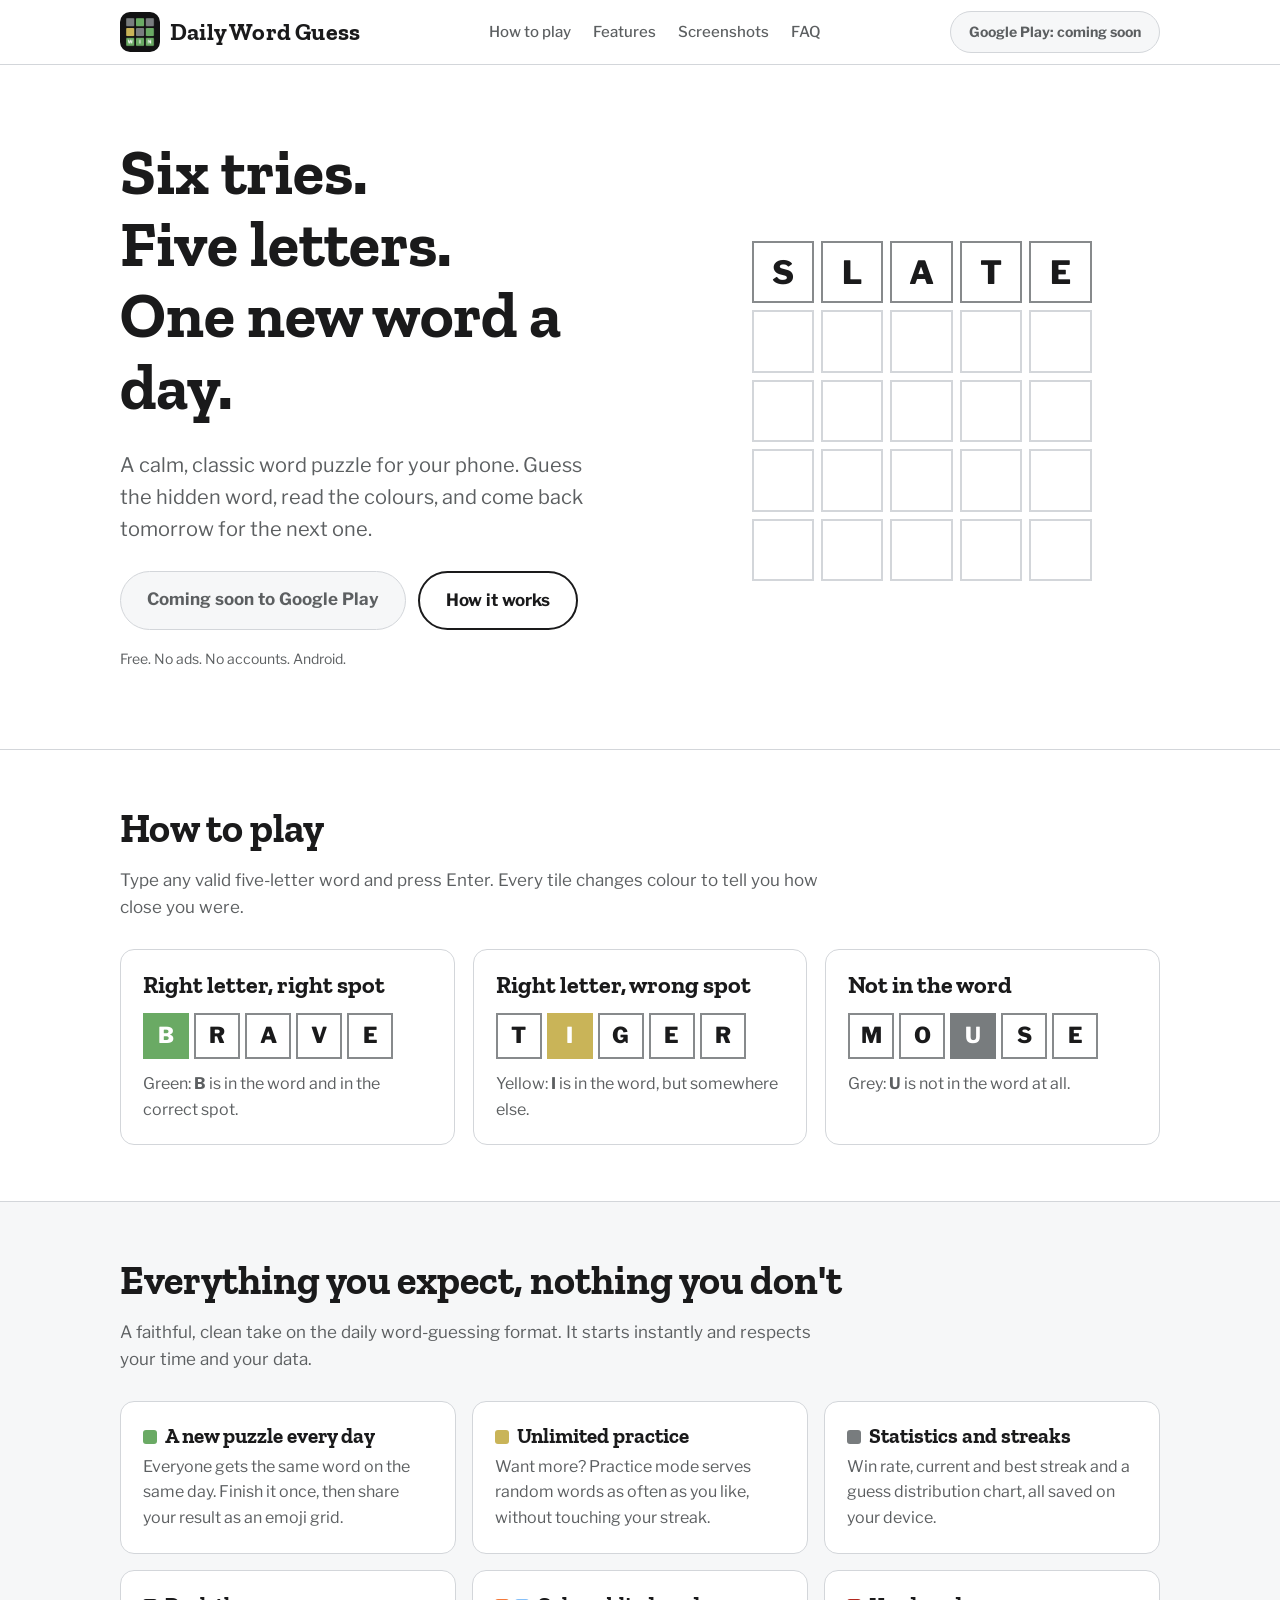
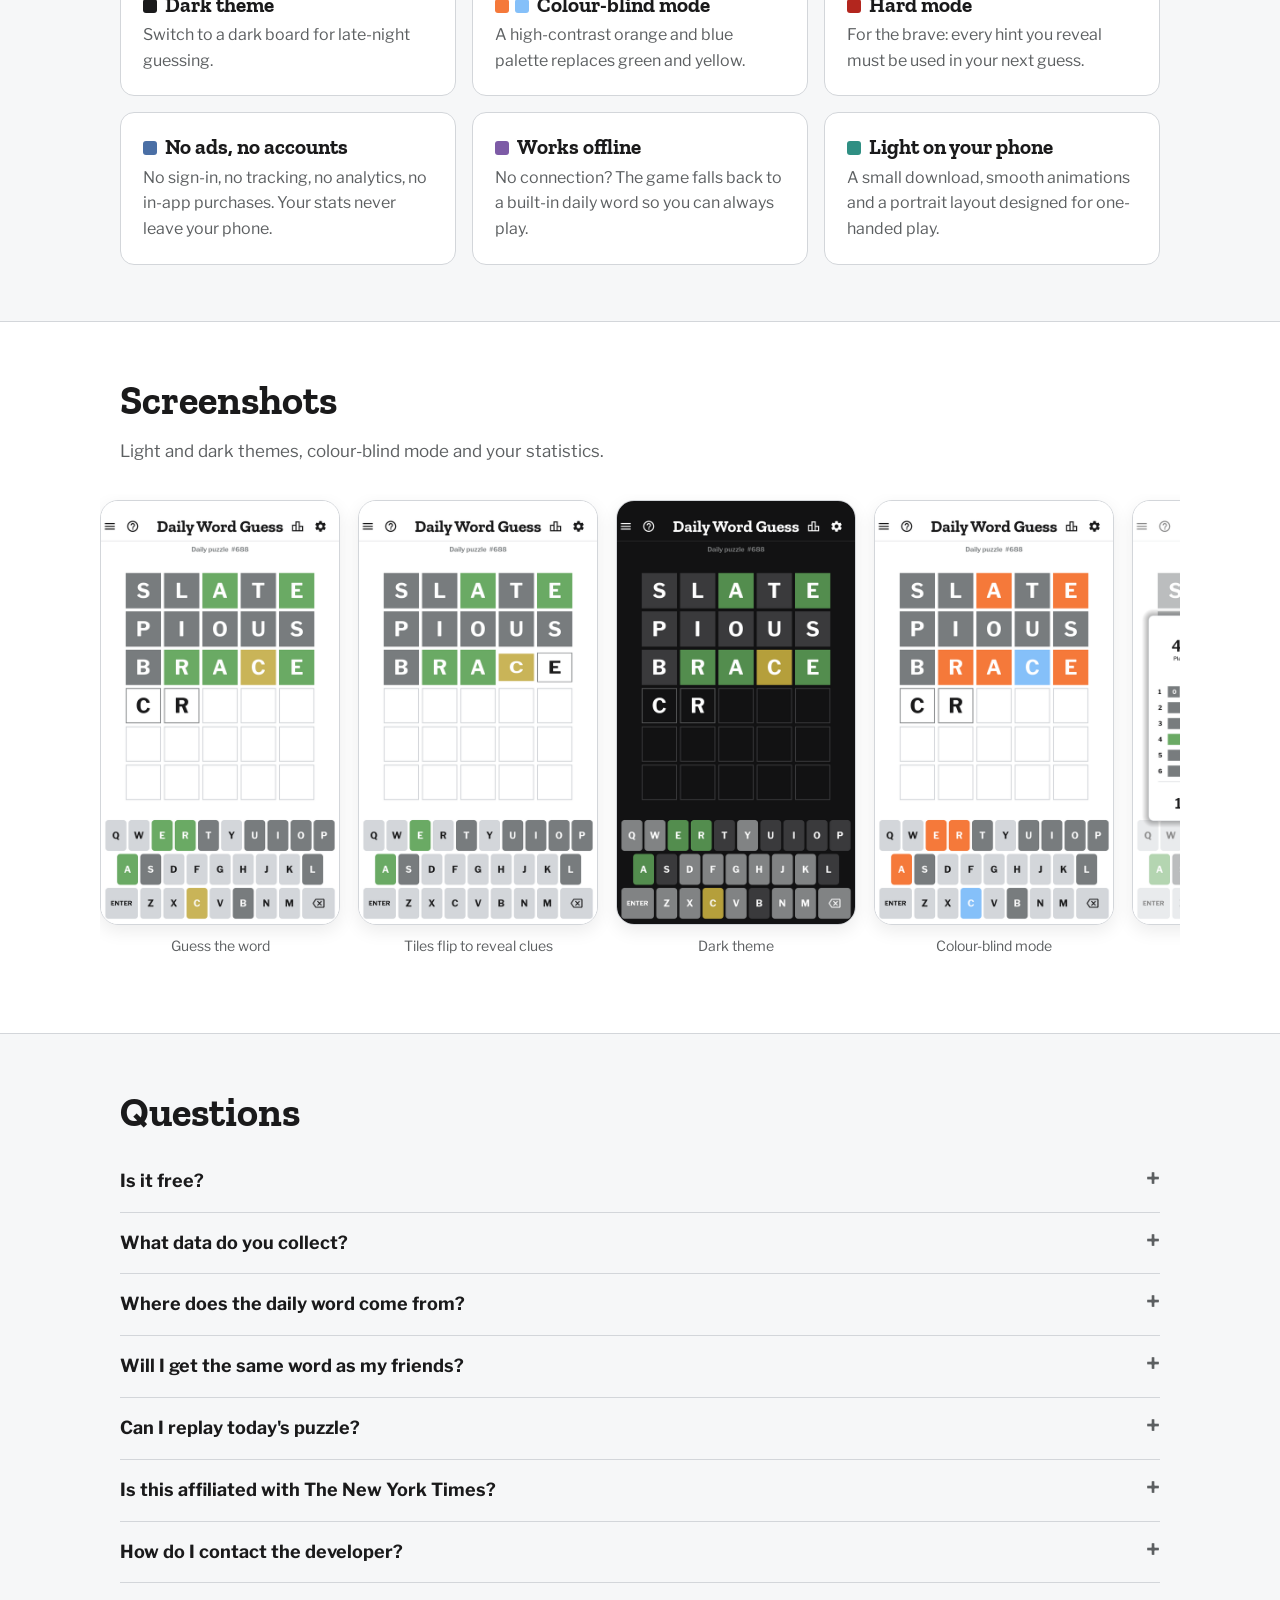
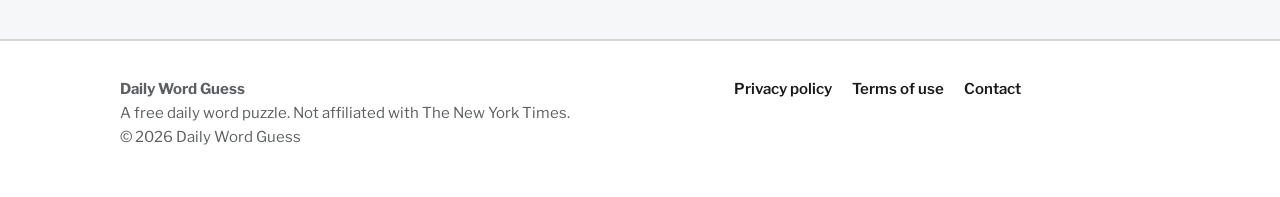
==== index.html @ 6bc9a317 "Daily Word Guess website" ====
<!doctype html>
<html lang="en">
<head>
<meta charset="utf-8">
<meta name="viewport" content="width=device-width, initial-scale=1">
<title>Daily Word Guess - A New 5-Letter Word Puzzle Every Day</title>
<meta name="description" content="Daily Word Guess is a free daily word puzzle for Android. Guess the five-letter word in six tries. One new puzzle every day, unlimited practice, dark mode, hard mode and a colour-blind mode. No ads, no accounts.">
<meta name="theme-color" content="#ffffff">
<link rel="icon" type="image/png" href="assets/img/favicon.png">
<link rel="apple-touch-icon" href="assets/img/apple-touch-icon.png">
<link rel="canonical" href="https://md-sharik.github.io/daily-word-guess/">
<meta property="og:type" content="website">
<meta property="og:title" content="Daily Word Guess - A New 5-Letter Word Puzzle Every Day">
<meta property="og:description" content="Six tries. Five letters. One new word every day. Free, no ads, no accounts.">
<meta property="og:image" content="https://md-sharik.github.io/daily-word-guess/assets/img/og.png">
<meta property="og:url" content="https://md-sharik.github.io/daily-word-guess/">
<meta name="twitter:card" content="summary_large_image">
<link rel="preload" href="assets/fonts/ZillaSlab-Bold.ttf" as="font" type="font/ttf" crossorigin>
<link rel="stylesheet" href="assets/css/style.css">
<script type="application/ld+json">
{
  "@context": "https://schema.org",
  "@type": "VideoGame",
  "name": "Daily Word Guess",
  "description": "A free daily five-letter word puzzle. Six tries to guess the word, with a new puzzle every day and unlimited practice rounds.",
  "genre": "Puzzle",
  "gamePlatform": "Android",
  "operatingSystem": "Android",
  "applicationCategory": "GameApplication",
  "image": "https://md-sharik.github.io/daily-word-guess/assets/img/icon-512.png",
  "url": "https://md-sharik.github.io/daily-word-guess/",
  "offers": { "@type": "Offer", "price": "0", "priceCurrency": "USD" }
}
</script>
</head>
<body>
<a class="skip" href="#main">Skip to content</a>

<header class="nav" id="top">
  <div class="wrap nav-in">
    <a class="brand" href="#top" aria-label="Daily Word Guess home">
      <img src="assets/img/icon-180.png" width="40" height="40" alt="">
      <span>Daily Word Guess</span>
    </a>
    <nav class="links" aria-label="Main">
      <a href="#how">How to play</a>
      <a href="#features">Features</a>
      <a href="#screens">Screenshots</a>
      <a href="#faq">FAQ</a>
    </nav>
    <span class="btn btn-sm btn-soon" aria-label="Coming soon to Google Play">Google Play: coming soon</span>
  </div>
</header>

<main id="main">

<section class="hero">
  <div class="wrap hero-in">
    <div>
      <h1>Six tries.<br>Five letters.<br>One new word a day.</h1>
      <p class="lead">A calm, classic word puzzle for your phone. Guess the hidden word, read the colours, and come back tomorrow for the next one.</p>
      <div class="cta">
        <span class="btn btn-soon" aria-label="Coming soon to Google Play">Coming soon to Google Play</span>
        <a class="btn btn-ghost" href="#how">How it works</a>
      </div>
      <p class="fine">Free. No ads. No accounts. Android.</p>
    </div>
    <div id="board" class="board" role="img" aria-label="Animated example of a five-letter word being guessed in four tries"></div>
  </div>
</section>

<section id="how">
  <div class="wrap">
    <h2>How to play</h2>
    <p class="sub">Type any valid five-letter word and press Enter. Every tile changes colour to tell you how close you were.</p>
    <div class="steps">
      <div class="card">
        <h3>Right letter, right spot</h3>
        <div class="row" aria-hidden="true"><span class="t g">B</span><span class="t f">R</span><span class="t f">A</span><span class="t f">V</span><span class="t f">E</span></div>
        <p>Green: <strong>B</strong> is in the word and in the correct spot.</p>
      </div>
      <div class="card">
        <h3>Right letter, wrong spot</h3>
        <div class="row" aria-hidden="true"><span class="t f">T</span><span class="t y">I</span><span class="t f">G</span><span class="t f">E</span><span class="t f">R</span></div>
        <p>Yellow: <strong>I</strong> is in the word, but somewhere else.</p>
      </div>
      <div class="card">
        <h3>Not in the word</h3>
        <div class="row" aria-hidden="true"><span class="t f">M</span><span class="t f">O</span><span class="t x">U</span><span class="t f">S</span><span class="t f">E</span></div>
        <p>Grey: <strong>U</strong> is not in the word at all.</p>
      </div>
    </div>
  </div>
</section>

<section id="features" class="alt">
  <div class="wrap">
    <h2>Everything you expect, nothing you don't</h2>
    <p class="sub">A faithful, clean take on the daily word-guessing format. It starts instantly and respects your time and your data.</p>
    <div class="feat">
      <div class="card"><h3><span class="dot" style="background:var(--green)"></span>A new puzzle every day</h3><p>Everyone gets the same word on the same day. Finish it once, then share your result as an emoji grid.</p></div>
      <div class="card"><h3><span class="dot" style="background:var(--yellow)"></span>Unlimited practice</h3><p>Want more? Practice mode serves random words as often as you like, without touching your streak.</p></div>
      <div class="card"><h3><span class="dot" style="background:var(--gray)"></span>Statistics and streaks</h3><p>Win rate, current and best streak and a guess distribution chart, all saved on your device.</p></div>
      <div class="card"><h3><span class="dot" style="background:var(--text)"></span>Dark theme</h3><p>Switch to a dark board for late-night guessing.</p></div>
      <div class="card"><h3><span class="dot" style="background:#f5793a"></span><span class="dot" style="background:#85c0f9;margin-left:-2px"></span>Colour-blind mode</h3><p>A high-contrast orange and blue palette replaces green and yellow.</p></div>
      <div class="card"><h3><span class="dot" style="background:#b3261e"></span>Hard mode</h3><p>For the brave: every hint you reveal must be used in your next guess.</p></div>
      <div class="card"><h3><span class="dot" style="background:#4a6fa5"></span>No ads, no accounts</h3><p>No sign-in, no tracking, no analytics, no in-app purchases. Your stats never leave your phone.</p></div>
      <div class="card"><h3><span class="dot" style="background:#7d5ba6"></span>Works offline</h3><p>No connection? The game falls back to a built-in daily word so you can always play.</p></div>
      <div class="card"><h3><span class="dot" style="background:#2f8f83"></span>Light on your phone</h3><p>A small download, smooth animations and a portrait layout designed for one-handed play.</p></div>
    </div>
  </div>
</section>

<section id="screens">
  <div class="wrap">
    <h2>Screenshots</h2>
    <p class="sub">Light and dark themes, colour-blind mode and your statistics.</p>
    <div class="shots">
      <figure><img src="assets/img/app1.png" width="540" height="960" loading="lazy" alt="A game in progress with three guesses on the board"><figcaption>Guess the word</figcaption></figure>
      <figure><img src="assets/img/app2.png" width="540" height="960" loading="lazy" alt="Tiles flipping to reveal clues"><figcaption>Tiles flip to reveal clues</figcaption></figure>
      <figure><img src="assets/img/app3.png" width="540" height="960" loading="lazy" alt="The dark theme"><figcaption>Dark theme</figcaption></figure>
      <figure><img src="assets/img/app4.png" width="540" height="960" loading="lazy" alt="High-contrast colour-blind mode with orange and blue tiles"><figcaption>Colour-blind mode</figcaption></figure>
      <figure><img src="assets/img/app5.png" width="540" height="960" loading="lazy" alt="The statistics dialog with a guess distribution chart"><figcaption>Statistics</figcaption></figure>
      <figure><img src="assets/img/app6.png" width="540" height="960" loading="lazy" alt="Practice mode in dark theme"><figcaption>Practice mode</figcaption></figure>
    </div>
  </div>
</section>

<section id="faq" class="alt">
  <div class="wrap">
    <h2>Questions</h2>
    <details><summary>Is it free?</summary><p>Yes. There are no ads, no in-app purchases and no subscriptions.</p></details>
    <details><summary>What data do you collect?</summary><p>None. There are no accounts and no analytics. Your settings and statistics are stored only on your device. Read the full <a href="privacy.html">privacy policy</a>.</p></details>
    <details><summary>Where does the daily word come from?</summary><p>The app asks a third-party word service for today's word, once per day. Like any web request, that service can see your IP address. If it can't be reached, the app uses a built-in word for that date instead, so you can always play. The <a href="privacy.html">privacy policy</a> explains this in detail.</p></details>
    <details><summary>Will I get the same word as my friends?</summary><p>Usually yes, when the daily word can be fetched. When you are offline, the built-in word for the day is used, and it may differ from the one your friends get online.</p></details>
    <details><summary>Can I replay today's puzzle?</summary><p>No. Once you finish the daily puzzle, it is locked until tomorrow, but practice mode is always available.</p></details>
    <details><summary>Is this affiliated with The New York Times?</summary><p>No. Daily Word Guess is an independent game and is not affiliated with, endorsed by or sponsored by The New York Times Company or any other word-game publisher.</p></details>
    <details><summary>How do I contact the developer?</summary><p>Email <a href="mailto:YOUR-EMAIL@example.com">YOUR-EMAIL@example.com</a>.</p></details>
  </div>
</section>

</main>

<footer>
  <div class="wrap foot">
    <div>
      <strong>Daily Word Guess</strong><br>
      A free daily word puzzle. Not affiliated with The New York Times.<br>
      &copy; <span id="yr">2026</span> Daily Word Guess
    </div>
    <nav aria-label="Legal">
      <a href="privacy.html">Privacy policy</a>
      <a href="terms.html">Terms of use</a>
      <a href="mailto:YOUR-EMAIL@example.com">Contact</a>
    </nav>
  </div>
</footer>
<script>document.getElementById("yr").textContent = new Date().getFullYear();</script>
<script src="assets/js/main.js" defer></script>
</body>
</html>
---- assets/css/style.css ----
/* Daily Word Guess - landing page. Classic white look. Fonts: Zilla Slab + Libre Franklin (SIL OFL 1.1) */
@font-face { font-family: "Zilla Slab"; src: url("../fonts/ZillaSlab-Bold.ttf") format("truetype"); font-weight: 700; font-display: swap; }
@font-face { font-family: "Libre Franklin"; src: url("../fonts/LibreFranklin.ttf") format("truetype"); font-weight: 100 900; font-display: swap; }

:root {
  --bg: #ffffff; --text: #1a1a1b; --muted: #5c5f61; --line: #d3d6da; --soft: #f6f7f8;
  --green: #6aaa64; --yellow: #c9b458; --gray: #787c7e;
  --slab: "Zilla Slab", Georgia, "Times New Roman", serif;
  --sans: "Libre Franklin", system-ui, -apple-system, "Segoe UI", Roboto, Arial, sans-serif;
}
*, *::before, *::after { box-sizing: border-box; }
html { scroll-behavior: smooth; -webkit-text-size-adjust: 100%; }
body { margin: 0; background: var(--bg); color: var(--text); font-family: var(--sans); line-height: 1.6; font-size: 17px; }
img { max-width: 100%; height: auto; display: block; }
a { color: inherit; }
.wrap { width: 100%; max-width: 1080px; margin: 0 auto; padding: 0 20px; }
.skip { position: absolute; left: -999px; top: 0; background: #000; color: #fff; padding: 8px 14px; z-index: 50; }
.skip:focus { left: 8px; top: 8px; }

/* header */
.nav { position: sticky; top: 0; z-index: 20; background: rgba(255,255,255,.94); backdrop-filter: blur(8px); border-bottom: 1px solid var(--line); }
.nav-in { display: flex; align-items: center; justify-content: space-between; gap: 16px; min-height: 64px; }
.brand { display: flex; align-items: center; gap: 10px; text-decoration: none; font-family: var(--slab); font-weight: 700; font-size: 24px; letter-spacing: .2px; }
.brand { white-space: nowrap; }
.brand img { border-radius: 10px; }
.nav .btn-soon { display: none; }
@media (min-width: 560px) { .nav .btn-soon { display: inline-block; } }
.links { display: none; gap: 22px; font-weight: 500; font-size: 15px; }
.links a { text-decoration: none; color: var(--muted); }
.links a:hover { color: var(--text); }
@media (min-width: 760px) { .links { display: flex; } }

.btn { display: inline-block; background: var(--text); color: #fff; text-decoration: none; font-weight: 700; padding: 14px 26px; border-radius: 999px; border: 0; font-size: 17px; cursor: pointer; }
.btn:hover { background: #000; }
.btn-sm { padding: 9px 18px; font-size: 14px; }
.btn-soon { background: var(--soft); color: var(--muted); border: 1px solid var(--line); cursor: default; }
.btn-soon:hover { background: var(--soft); }
.btn-ghost { background: #fff; color: var(--text); border: 2px solid var(--text); }
.btn-ghost:hover { background: var(--soft); }

/* hero */
.hero { padding: 48px 0 40px; border-bottom: 1px solid var(--line); }
.hero-in { display: grid; gap: 36px; align-items: center; }
@media (min-width: 860px) { .hero-in { grid-template-columns: 1.05fr .95fr; } .hero { padding: 72px 0 64px; } }
h1, h2, h3 { font-family: var(--slab); line-height: 1.12; margin: 0 0 .4em; font-weight: 700; }
h1 { font-size: clamp(40px, 7.4vw, 64px); text-wrap: balance; }
h2 { font-size: clamp(30px, 4.6vw, 40px); }
h3 { font-size: 24px; }
.lead { font-size: 20px; color: var(--muted); max-width: 34ch; margin: 0 0 26px; }
.cta { display: flex; flex-wrap: wrap; gap: 12px; }
.fine { font-size: 14px; color: var(--muted); margin-top: 18px; }

/* tiles */
.board { display: grid; grid-template-columns: repeat(5, 1fr); gap: 7px; width: min(100%, 340px); margin: 0 auto; }
.board .t, .row .t { aspect-ratio: 1; display: grid; place-items: center; font-weight: 800; font-size: clamp(22px, 6vw, 32px); text-transform: uppercase; border: 2px solid var(--line); color: var(--text); background: #fff; user-select: none; }
.t.f { border-color: #878a8c; }
.t.g { background: var(--green); border-color: var(--green); color: #fff; }
.t.y { background: var(--yellow); border-color: var(--yellow); color: #fff; }
.t.x { background: var(--gray); border-color: var(--gray); color: #fff; }
.t.flip { transform: scaleY(0); }
.t.anim { transition: transform .25s ease; }
.t.pop { animation: pop .12s ease; }
@keyframes pop { 50% { transform: scale(1.12); } }

section { padding: 56px 0; scroll-margin-top: 64px; }
.alt { background: var(--soft); border-top: 1px solid var(--line); border-bottom: 1px solid var(--line); }
.sub { color: var(--muted); max-width: 60ch; margin: 0 0 28px; }

/* how */
.steps { display: grid; gap: 18px; }
@media (min-width: 760px) { .steps { grid-template-columns: repeat(3, 1fr); } }
.card { background: #fff; border: 1px solid var(--line); border-radius: 14px; padding: 22px; }
.row { display: flex; gap: 5px; margin: 14px 0 12px; }
.row .t { width: 46px; font-size: 22px; flex: none; }
.card p { margin: 0; color: var(--muted); font-size: 16px; }

/* features */
.feat { display: grid; gap: 16px; }
@media (min-width: 640px) { .feat { grid-template-columns: repeat(2, 1fr); } }
@media (min-width: 960px) { .feat { grid-template-columns: repeat(3, 1fr); } }
.feat .card h3 { font-size: 21px; margin-bottom: 6px; }
.dot { display: inline-block; width: 14px; height: 14px; border-radius: 3px; margin-right: 8px; vertical-align: -1px; }

/* screens */
.shots { display: flex; gap: 18px; overflow-x: auto; padding: 6px 20px 20px; margin: 0 -20px; scroll-snap-type: x mandatory; }
.shots figure { margin: 0; flex: 0 0 220px; scroll-snap-align: start; }
.shots img { border-radius: 18px; border: 1px solid var(--line); box-shadow: 0 6px 18px rgba(0,0,0,.08); }
.shots figcaption { font-size: 14px; color: var(--muted); margin-top: 10px; text-align: center; }
@media (min-width: 900px) { .shots figure { flex-basis: 240px; } }

/* faq */
details { border-bottom: 1px solid var(--line); padding: 16px 0; }
summary { cursor: pointer; font-weight: 700; font-size: 18px; list-style: none; display: flex; justify-content: space-between; gap: 12px; }
summary::-webkit-details-marker { display: none; }
summary::after { content: "+"; font-size: 24px; line-height: 1; color: var(--muted); }
details[open] summary::after { content: "\2212"; }
details p { margin: 10px 0 0; color: var(--muted); }

/* footer */
footer { border-top: 1px solid var(--line); padding: 36px 0 48px; font-size: 15px; color: var(--muted); }
.foot { display: grid; gap: 18px; }
@media (min-width: 760px) { .foot { grid-template-columns: 1.4fr 1fr; } }
.foot nav { display: flex; gap: 20px; flex-wrap: wrap; }
.foot a { text-decoration: none; font-weight: 600; color: var(--text); }
.foot a:hover { text-decoration: underline; }

/* legal pages */
.doc { padding: 40px 0 72px; max-width: 760px; }
.doc h1 { font-size: clamp(34px, 6vw, 48px); }
.doc h2 { font-size: 26px; margin-top: 1.8em; }
.doc p, .doc li { color: #2b2c2e; }
.doc li { margin: 4px 0; }
.doc .meta { color: var(--muted); font-size: 15px; }
.doc .box { background: var(--soft); border: 1px solid var(--line); border-radius: 12px; padding: 16px 20px; margin: 22px 0; }
.doc table { border-collapse: collapse; width: 100%; font-size: 15px; }
.doc th, .doc td { border: 1px solid var(--line); padding: 8px 10px; text-align: left; vertical-align: top; }
.doc th { background: var(--soft); }
@media (max-width: 560px) { .doc table, .doc thead, .doc tbody, .doc tr, .doc th, .doc td { display: block; } .doc thead { display: none; } .doc td { border-top: 0; } .doc tr { border: 1px solid var(--line); margin-bottom: 10px; border-radius: 8px; overflow: hidden; } .doc td:first-child { background: var(--soft); font-weight: 700; } }

@media (prefers-reduced-motion: reduce) { html { scroll-behavior: auto; } .t.anim { transition: none; } .t.pop { animation: none; } }
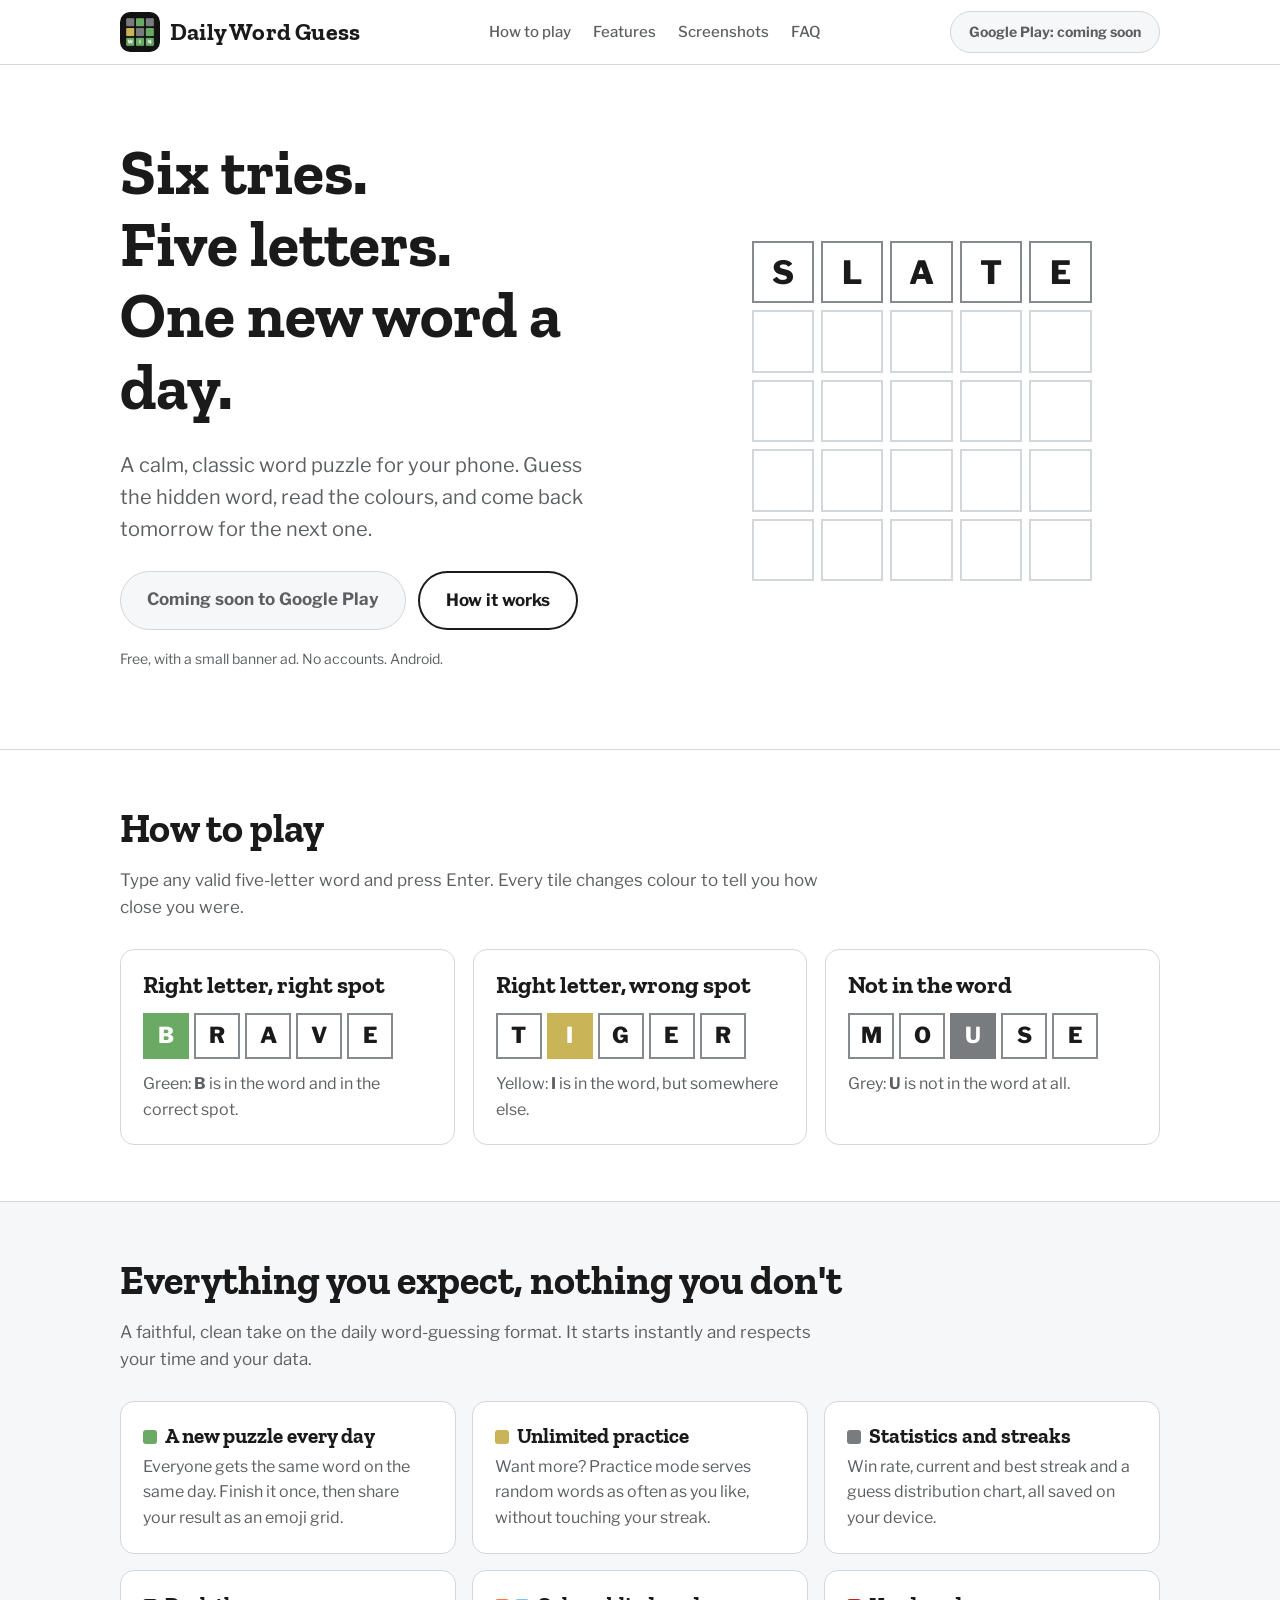
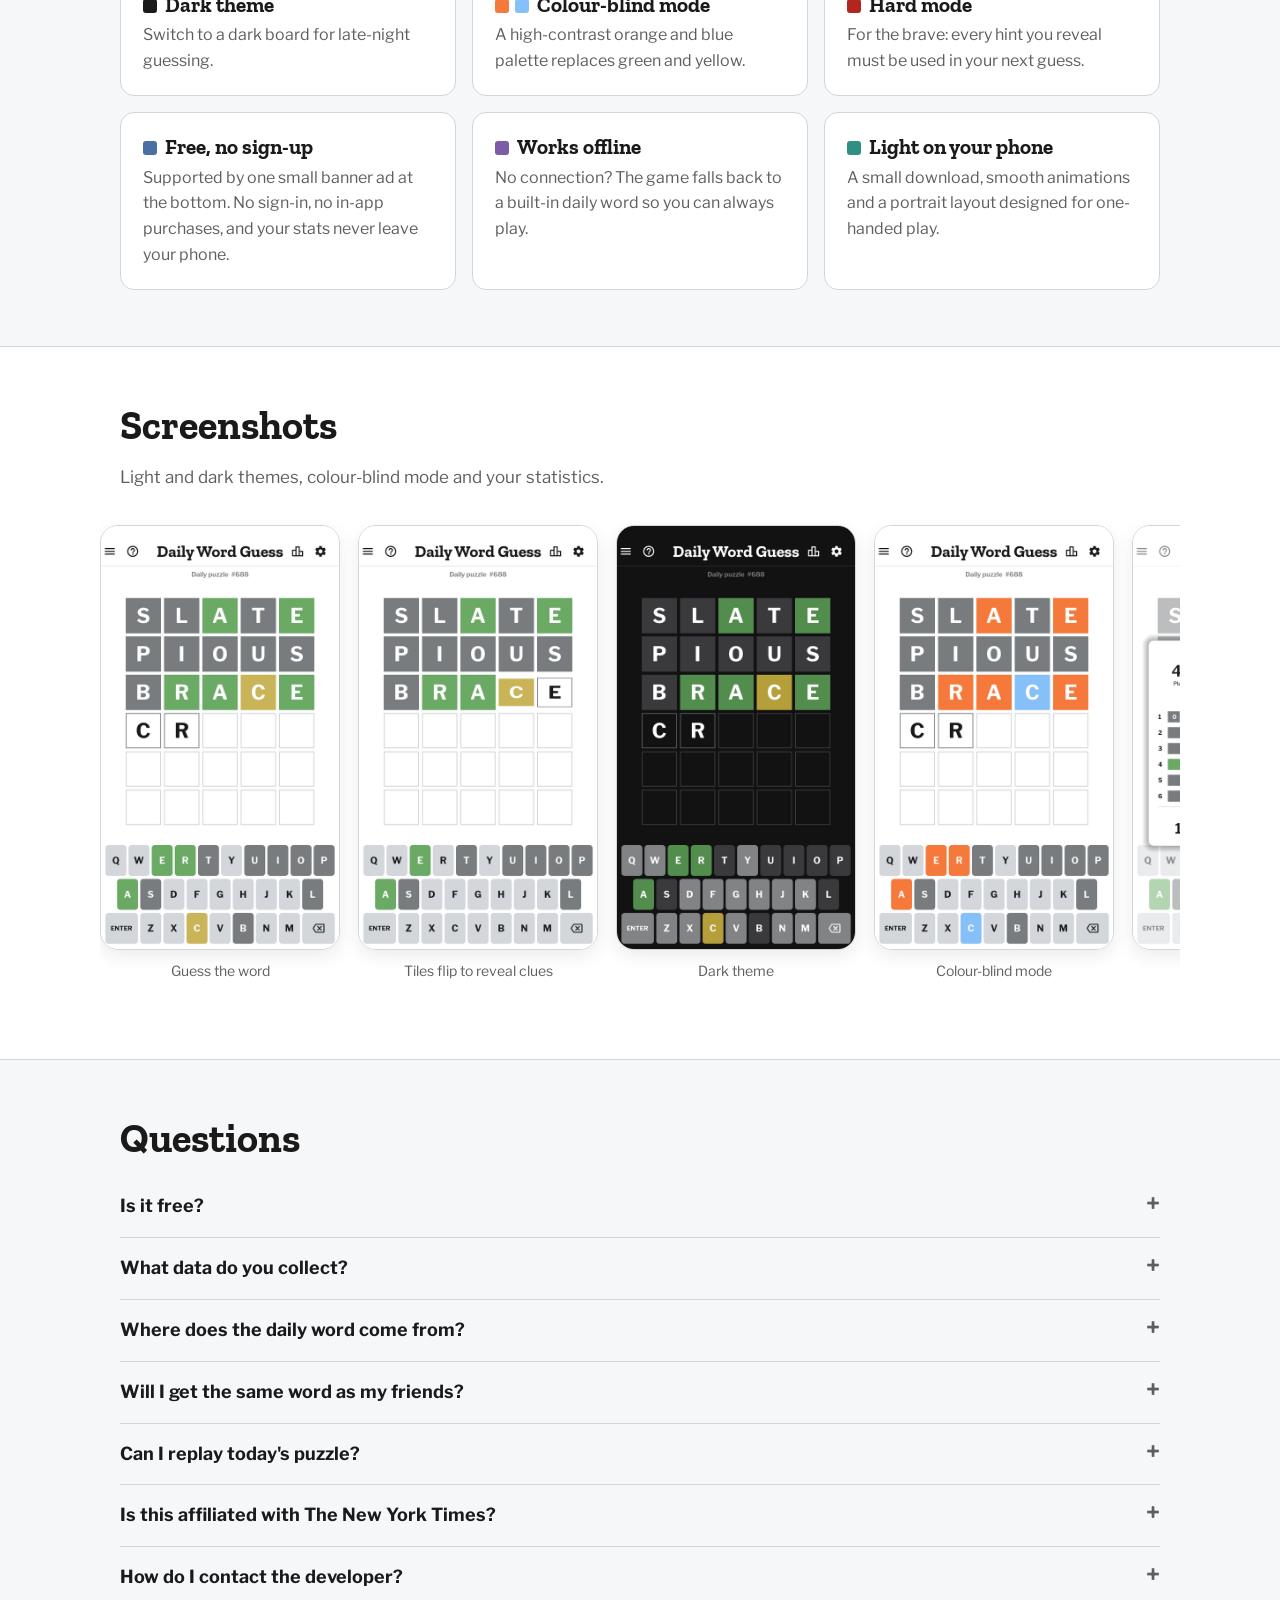
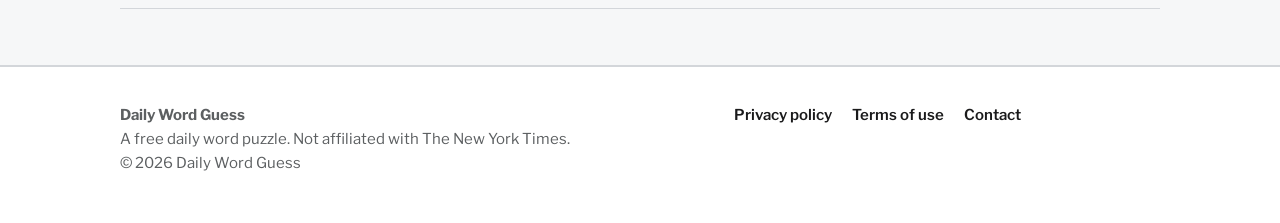
==== commit f0be9b81: "Document banner ads (AdMob) in privacy policy, terms and landing page" ====
--- a/index.html
+++ b/index.html
@@ -4,14 +4,14 @@
 <meta charset="utf-8">
 <meta name="viewport" content="width=device-width, initial-scale=1">
 <title>Daily Word Guess - A New 5-Letter Word Puzzle Every Day</title>
-<meta name="description" content="Daily Word Guess is a free daily word puzzle for Android. Guess the five-letter word in six tries. One new puzzle every day, unlimited practice, dark mode, hard mode and a colour-blind mode. No ads, no accounts.">
+<meta name="description" content="Daily Word Guess is a free daily word puzzle for Android. Guess the five-letter word in six tries. One new puzzle every day, unlimited practice, dark mode, hard mode and a colour-blind mode. Free, with a small banner ad. No accounts.">
 <meta name="theme-color" content="#ffffff">
 <link rel="icon" type="image/png" href="assets/img/favicon.png">
 <link rel="apple-touch-icon" href="assets/img/apple-touch-icon.png">
 <link rel="canonical" href="https://md-sharik.github.io/daily-word-guess/">
 <meta property="og:type" content="website">
 <meta property="og:title" content="Daily Word Guess - A New 5-Letter Word Puzzle Every Day">
-<meta property="og:description" content="Six tries. Five letters. One new word every day. Free, no ads, no accounts.">
+<meta property="og:description" content="Six tries. Five letters. One new word every day. Free, with a small banner ad. No accounts.">
 <meta property="og:image" content="https://md-sharik.github.io/daily-word-guess/assets/img/og.png">
 <meta property="og:url" content="https://md-sharik.github.io/daily-word-guess/">
 <meta name="twitter:card" content="summary_large_image">
@@ -63,7 +63,7 @@
         <span class="btn btn-soon" aria-label="Coming soon to Google Play">Coming soon to Google Play</span>
         <a class="btn btn-ghost" href="#how">How it works</a>
       </div>
-      <p class="fine">Free. No ads. No accounts. Android.</p>
+      <p class="fine">Free, with a small banner ad. No accounts. Android.</p>
     </div>
     <div id="board" class="board" role="img" aria-label="Animated example of a five-letter word being guessed in four tries"></div>
   </div>
@@ -104,7 +104,7 @@
       <div class="card"><h3><span class="dot" style="background:var(--text)"></span>Dark theme</h3><p>Switch to a dark board for late-night guessing.</p></div>
       <div class="card"><h3><span class="dot" style="background:#f5793a"></span><span class="dot" style="background:#85c0f9;margin-left:-2px"></span>Colour-blind mode</h3><p>A high-contrast orange and blue palette replaces green and yellow.</p></div>
       <div class="card"><h3><span class="dot" style="background:#b3261e"></span>Hard mode</h3><p>For the brave: every hint you reveal must be used in your next guess.</p></div>
-      <div class="card"><h3><span class="dot" style="background:#4a6fa5"></span>No ads, no accounts</h3><p>No sign-in, no tracking, no analytics, no in-app purchases. Your stats never leave your phone.</p></div>
+      <div class="card"><h3><span class="dot" style="background:#4a6fa5"></span>Free, no sign-up</h3><p>Supported by one small banner ad at the bottom. No sign-in, no in-app purchases, and your stats never leave your phone.</p></div>
       <div class="card"><h3><span class="dot" style="background:#7d5ba6"></span>Works offline</h3><p>No connection? The game falls back to a built-in daily word so you can always play.</p></div>
       <div class="card"><h3><span class="dot" style="background:#2f8f83"></span>Light on your phone</h3><p>A small download, smooth animations and a portrait layout designed for one-handed play.</p></div>
     </div>
@@ -129,8 +129,8 @@
 <section id="faq" class="alt">
   <div class="wrap">
     <h2>Questions</h2>
-    <details><summary>Is it free?</summary><p>Yes. There are no ads, no in-app purchases and no subscriptions.</p></details>
-    <details><summary>What data do you collect?</summary><p>None. There are no accounts and no analytics. Your settings and statistics are stored only on your device. Read the full <a href="privacy.html">privacy policy</a>.</p></details>
+    <details><summary>Is it free?</summary><p>Yes. The game is supported by a single small banner ad at the bottom of the screen. There are no in-app purchases, no subscriptions and no full-screen ads.</p></details>
+    <details><summary>What data do you collect?</summary><p>We collect nothing ourselves: there are no accounts and no analytics, and your settings and statistics are stored only on your device. The banner ad is served by Google AdMob, which may use device identifiers and approximate location as explained in the privacy policy. Read the full <a href="privacy.html">privacy policy</a>.</p></details>
     <details><summary>Where does the daily word come from?</summary><p>The app asks a third-party word service for today's word, once per day. Like any web request, that service can see your IP address. If it can't be reached, the app uses a built-in word for that date instead, so you can always play. The <a href="privacy.html">privacy policy</a> explains this in detail.</p></details>
     <details><summary>Will I get the same word as my friends?</summary><p>Usually yes, when the daily word can be fetched. When you are offline, the built-in word for the day is used, and it may differ from the one your friends get online.</p></details>
     <details><summary>Can I replay today's puzzle?</summary><p>No. Once you finish the daily puzzle, it is locked until tomorrow, but practice mode is always available.</p></details>
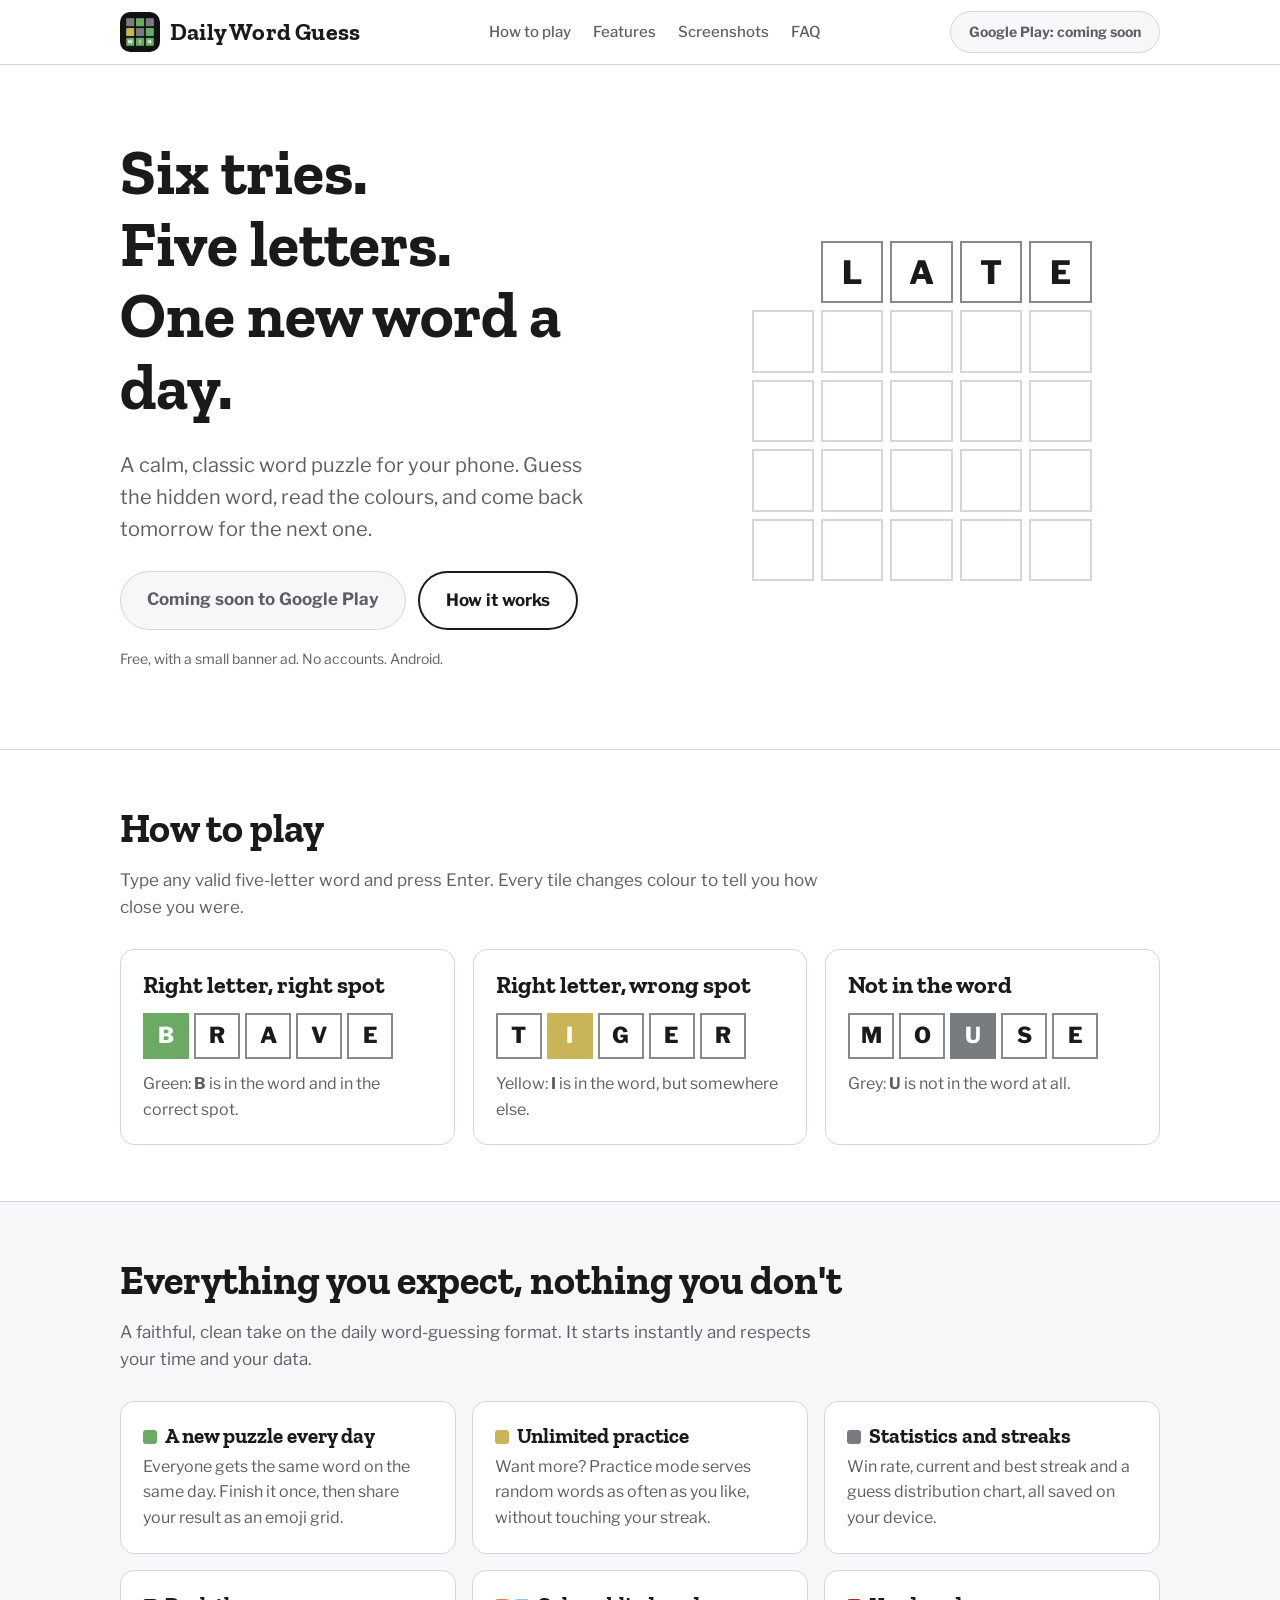
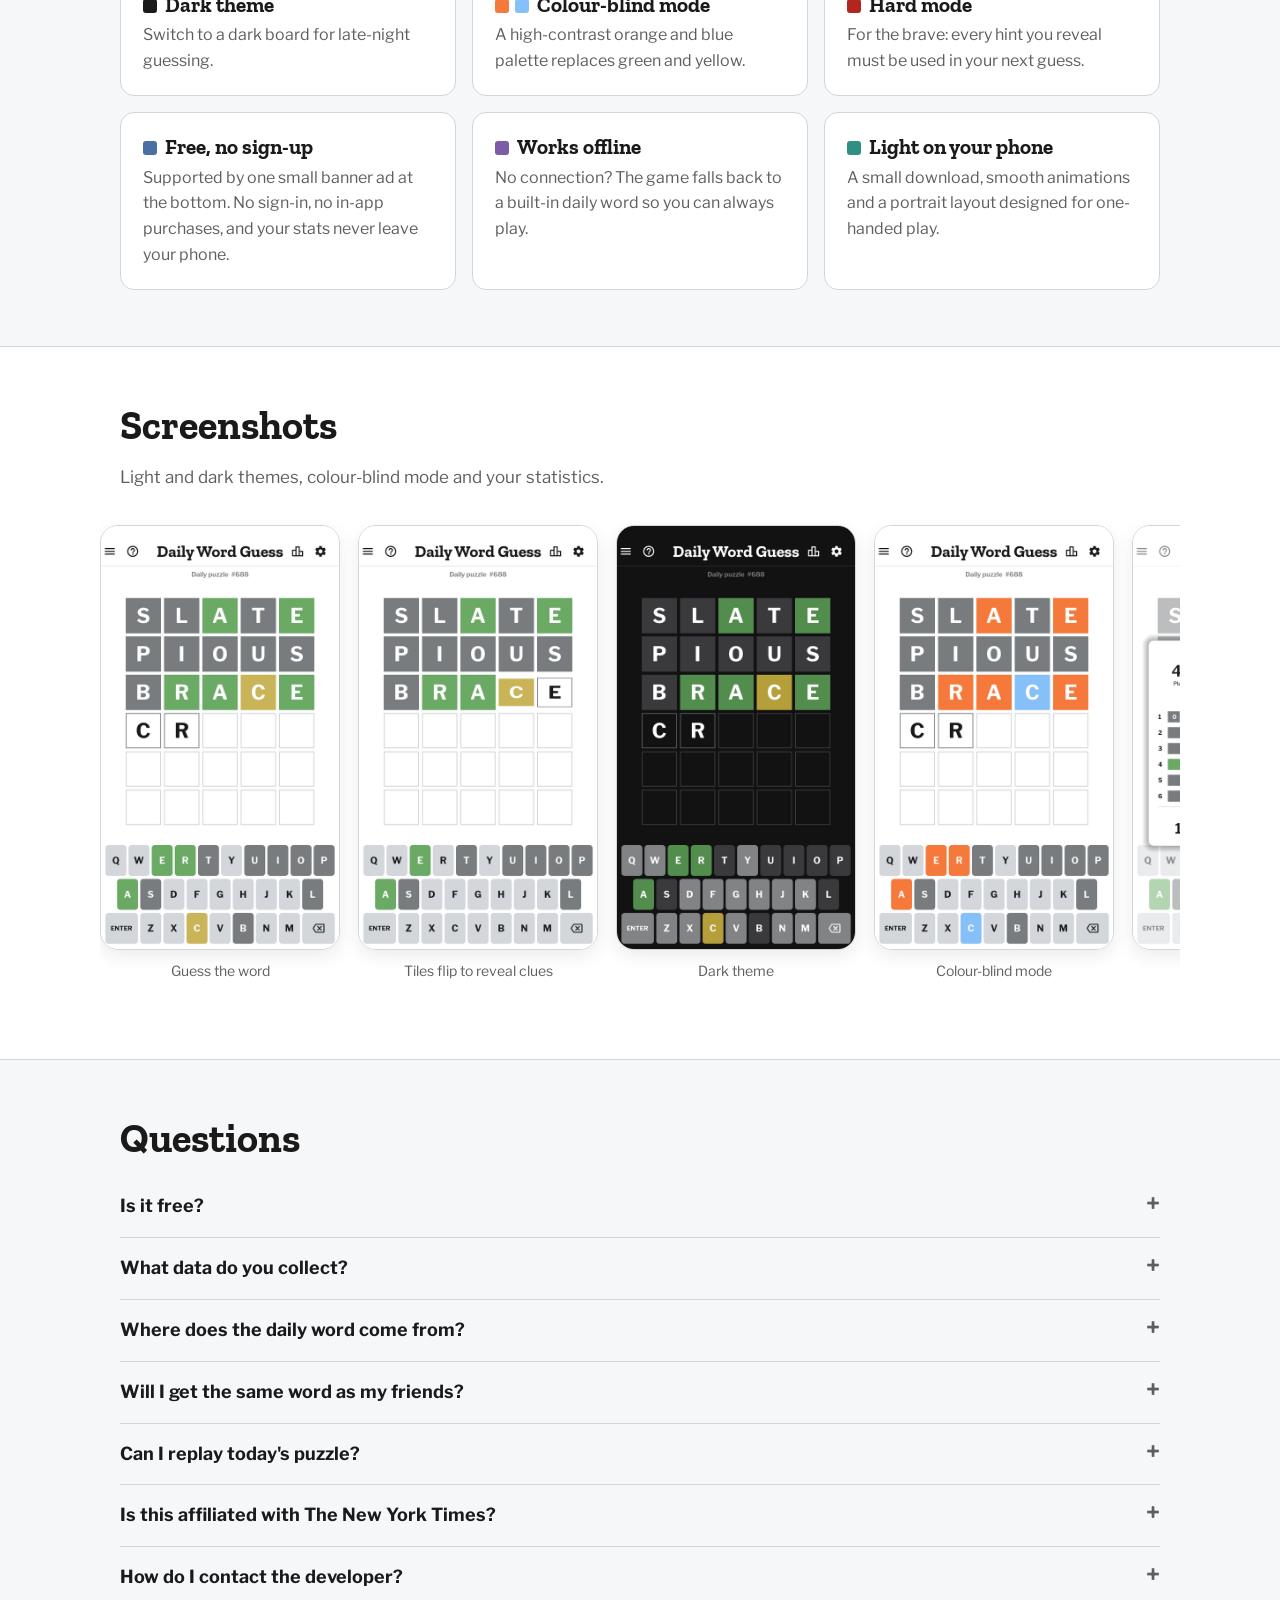
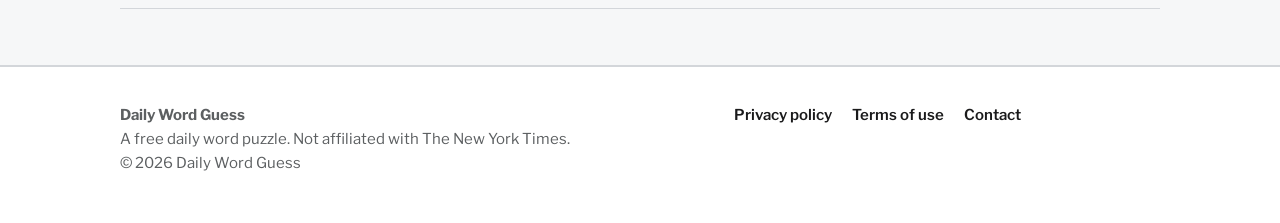
==== commit d08d5e13: "Restore contact email" ====
--- a/index.html
+++ b/index.html
@@ -135,7 +135,7 @@
     <details><summary>Will I get the same word as my friends?</summary><p>Usually yes, when the daily word can be fetched. When you are offline, the built-in word for the day is used, and it may differ from the one your friends get online.</p></details>
     <details><summary>Can I replay today's puzzle?</summary><p>No. Once you finish the daily puzzle, it is locked until tomorrow, but practice mode is always available.</p></details>
     <details><summary>Is this affiliated with The New York Times?</summary><p>No. Daily Word Guess is an independent game and is not affiliated with, endorsed by or sponsored by The New York Times Company or any other word-game publisher.</p></details>
-    <details><summary>How do I contact the developer?</summary><p>Email <a href="mailto:YOUR-EMAIL@example.com">YOUR-EMAIL@example.com</a>.</p></details>
+    <details><summary>How do I contact the developer?</summary><p>Email <a href="mailto:md.sharik5012@gmail.com">md.sharik5012@gmail.com</a>.</p></details>
   </div>
 </section>
 
@@ -151,7 +151,7 @@
     <nav aria-label="Legal">
       <a href="privacy.html">Privacy policy</a>
       <a href="terms.html">Terms of use</a>
-      <a href="mailto:YOUR-EMAIL@example.com">Contact</a>
+      <a href="mailto:md.sharik5012@gmail.com">Contact</a>
     </nav>
   </div>
 </footer>
